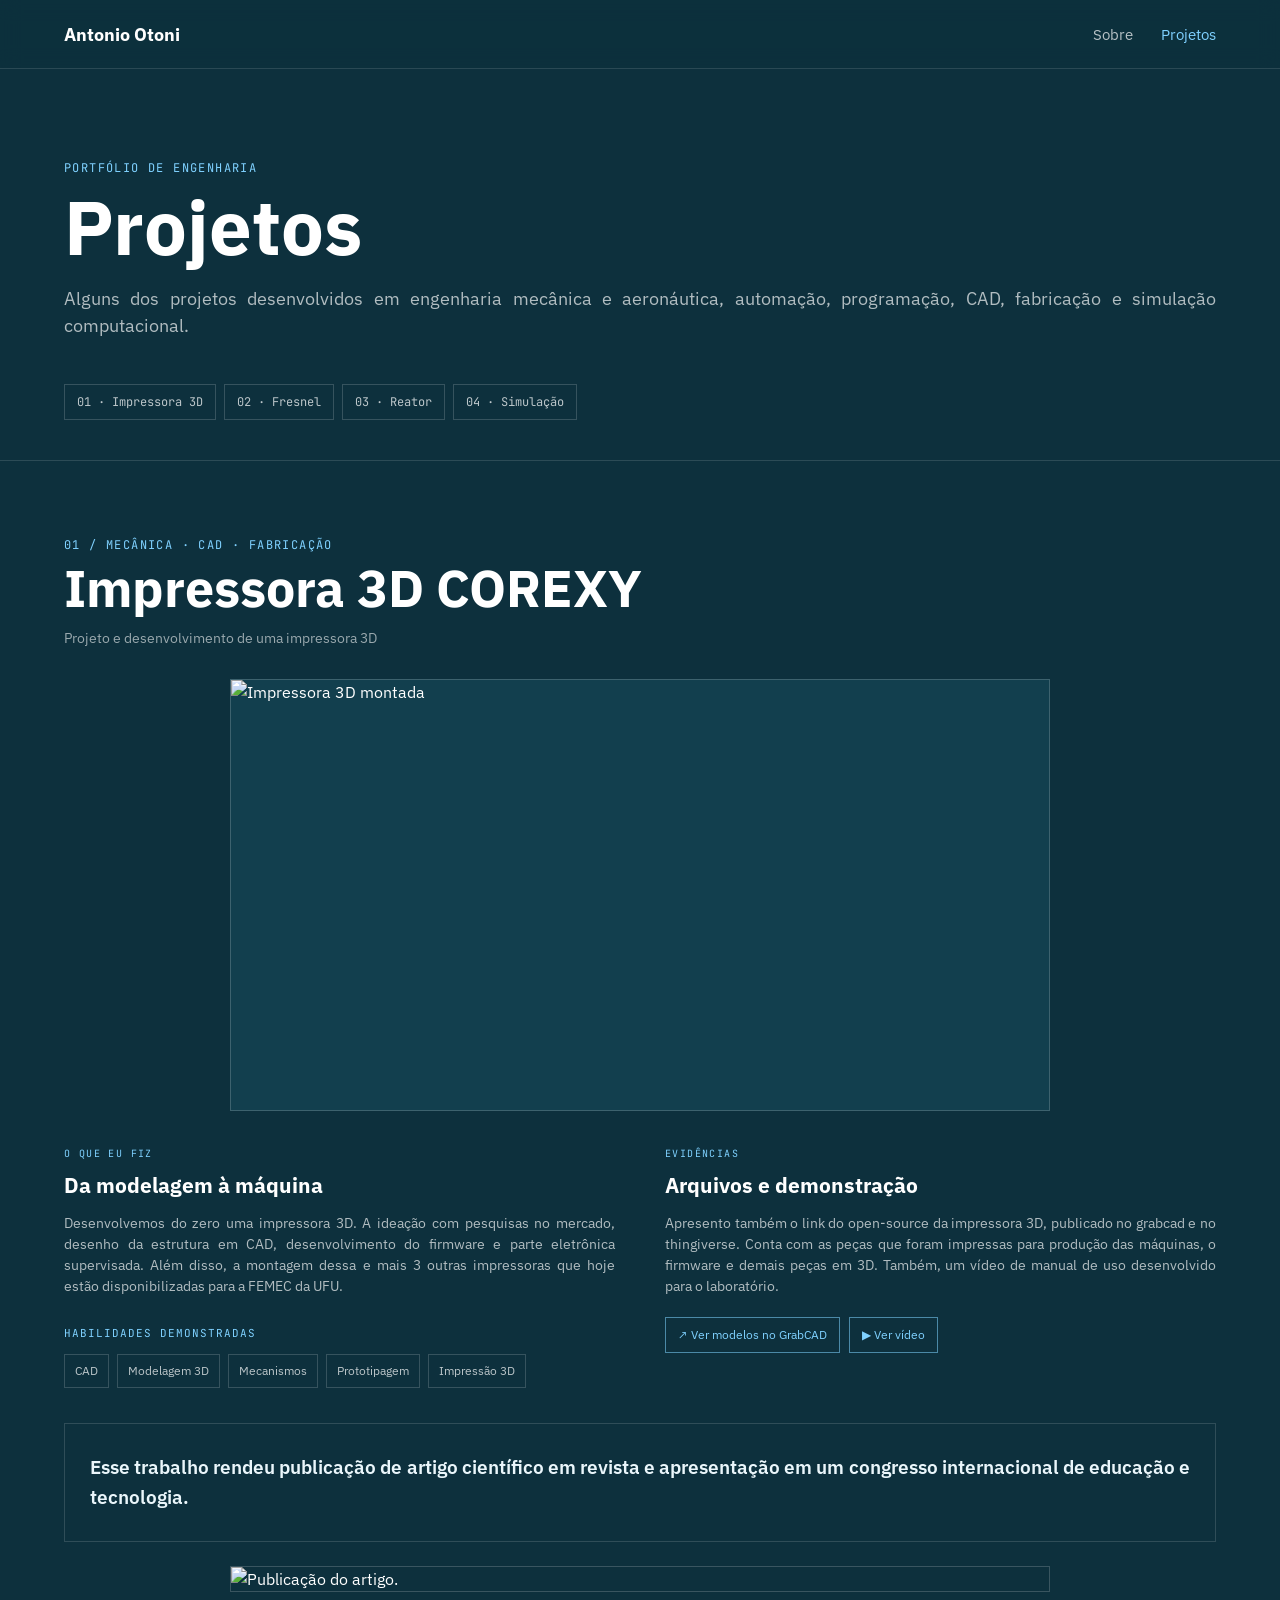
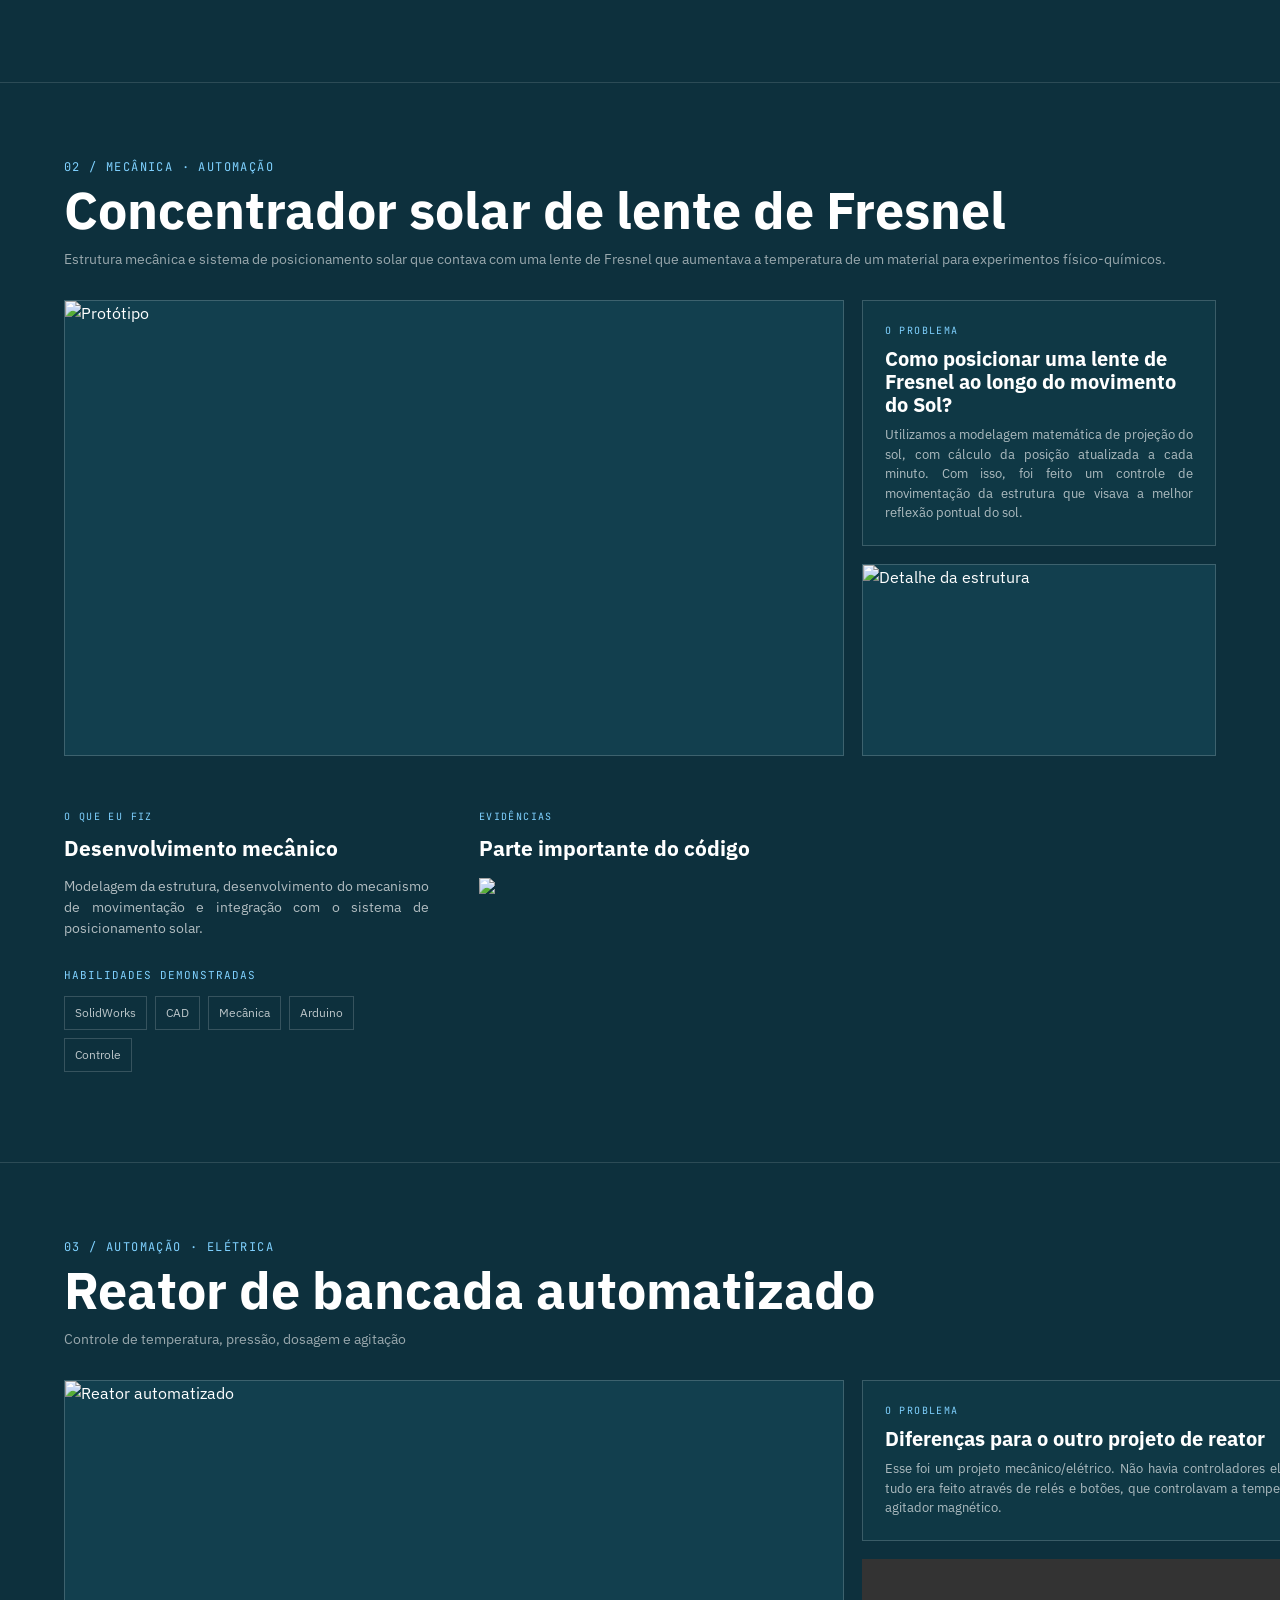
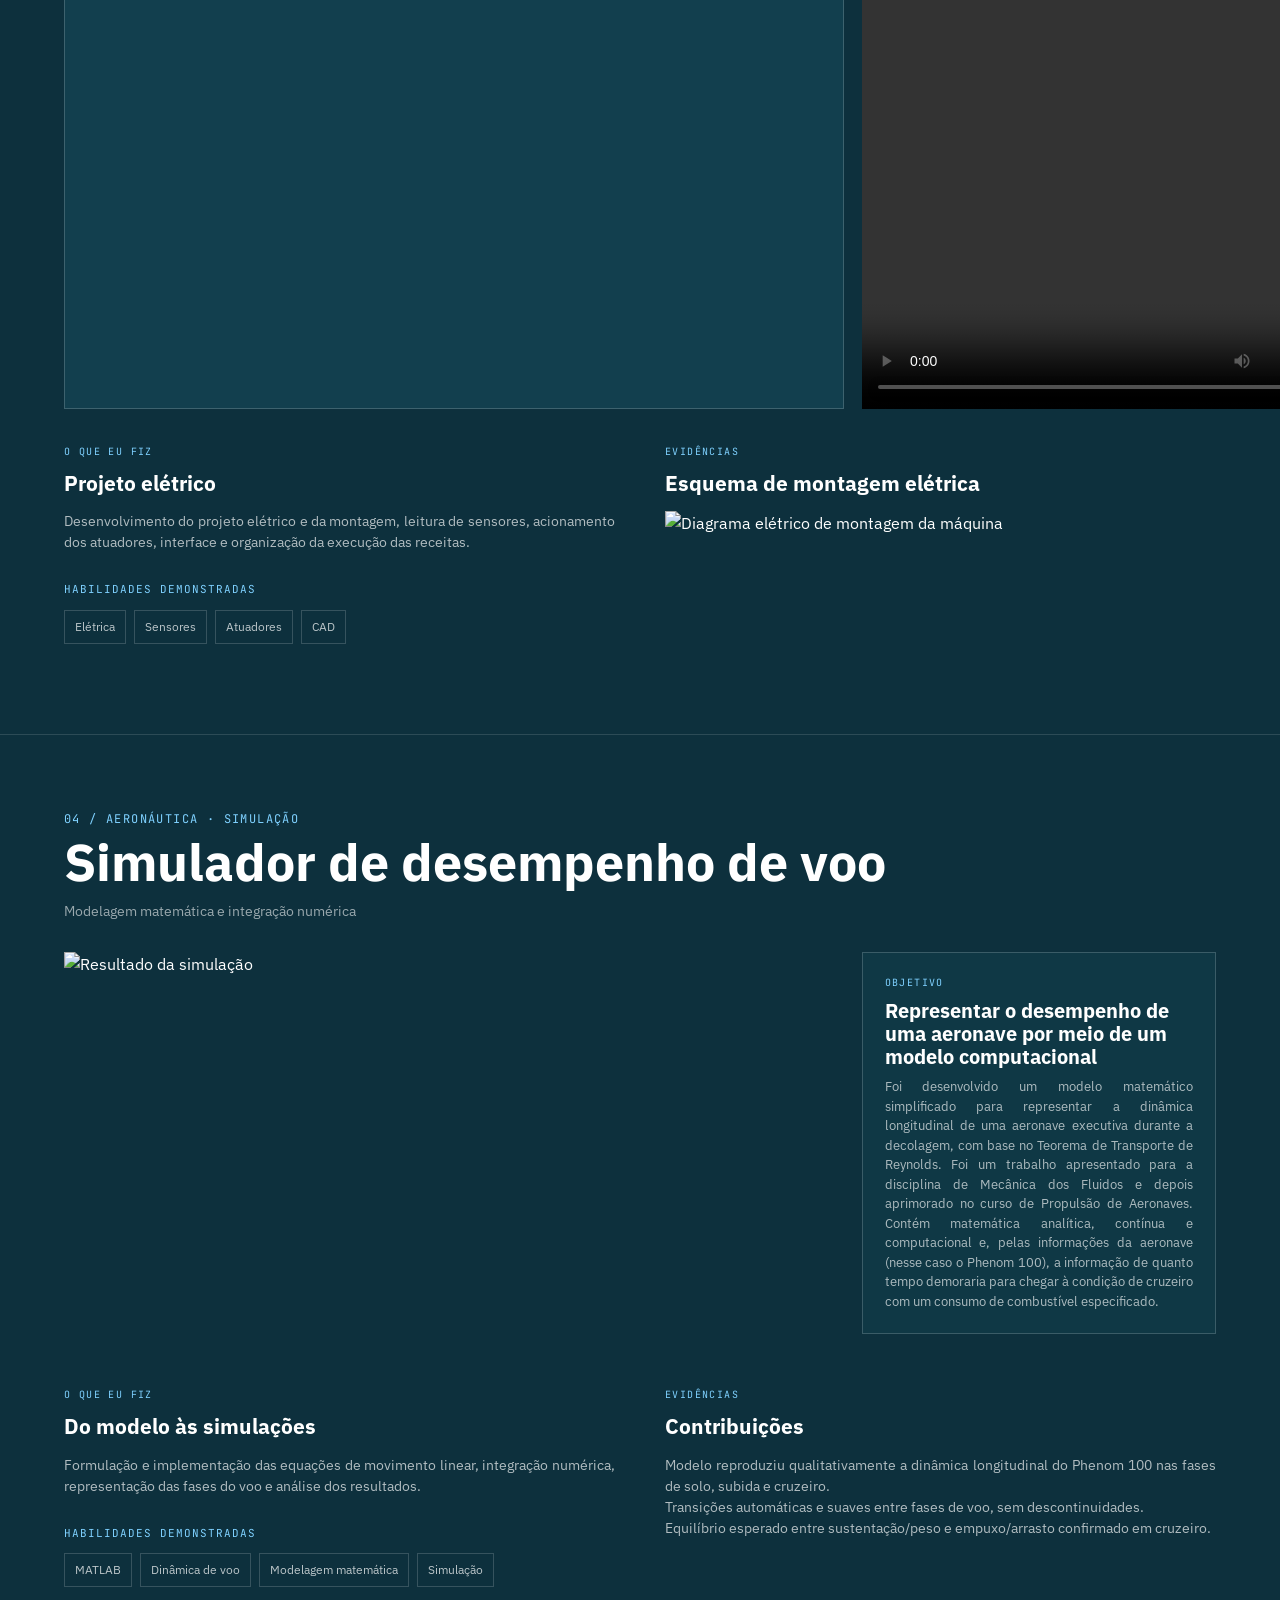
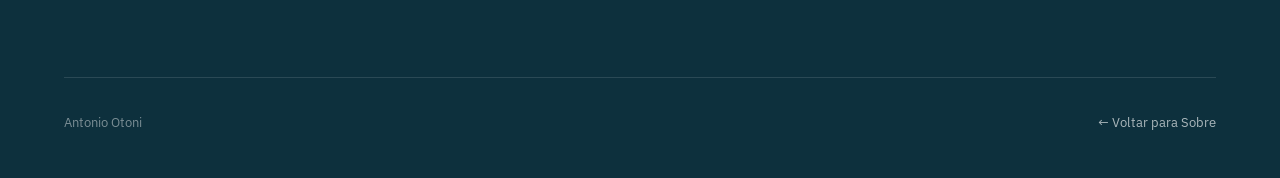
==== projetos.html @ dd2b8c2e "Add files via upload" ====
<!DOCTYPE html>
<html lang="pt-BR">
<head>
<meta charset="UTF-8">
<meta name="viewport" content="width=device-width, initial-scale=1.0">
<title>Projetos — Antonio Otoni</title>
<link rel="preconnect" href="https://fonts.googleapis.com">
<link rel="preconnect" href="https://fonts.gstatic.com" crossorigin>
<link href="https://fonts.googleapis.com/css2?family=IBM+Plex+Sans:wght@400;500;600;700&family=JetBrains+Mono:wght@400;500;600&display=swap" rel="stylesheet">
<style>
*{box-sizing:border-box;margin:0;padding:0}html{scroll-behavior:smooth}p{text-align:justify}body{font-family:"IBM Plex Sans",Arial,sans-serif;background:#0d303d;color:#ffffff;line-height:1.5}.wrap{width:min(1180px,90%);margin:auto}.topnav{position:sticky;top:0;z-index:100;background:rgba(13,48,61,.94);backdrop-filter:blur(10px);border-bottom:1px solid rgba(255,255,255,.12)}.topnav .wrap{min-height:68px;display:flex;align-items:center;justify-content:space-between}.brand{color:#fff;text-decoration:none;font-size:18px;font-weight:700}.navlinks{display:flex;list-style:none;gap:28px}.navlinks a{color:rgba(255,255,255,.7);text-decoration:none;font-size:15px}.navlinks a:hover,.navlinks a.active{color:#7fd1ff}.page-header{padding:90px 0 45px}.eyebrow,.label,.project-number{color:#7fd1ff;font-family:"JetBrains Mono",monospace;text-transform:uppercase;letter-spacing:1.4px}.eyebrow{font-size:12px;margin-bottom:14px}.page-header h1{font-size:clamp(44px,7vw,76px);line-height:.95;margin-bottom:22px}.page-header p{color:rgba(255,255,255,.68);font-size:18px}.project-menu{display:flex;flex-wrap:wrap;gap:8px;padding-bottom:40px}.project-menu a{color:rgba(255,255,255,.72);border:1px solid rgba(255,255,255,.17);padding:8px 12px;text-decoration:none;font-size:12px;font-family:"JetBrains Mono",monospace}.project-menu a:hover{color:#fff;border-color:#7fd1ff}.project{padding:75px 0 90px;border-top:1px solid rgba(255,255,255,.13);scroll-margin-top:70px}.project-title{margin-bottom:30px}.project-number{font-size:12px;margin-bottom:7px}.project-title h2{font-size:clamp(32px,4.5vw,52px);line-height:1.05;margin-bottom:12px}.project-subtitle{color:rgba(255,255,255,.58);font-size:14px}.project-layout{display:grid;grid-template-columns:minmax(0,1.65fr) minmax(260px,.75fr);gap:18px}.main-photo{min-height:430px;background:#123f4e;border:1px solid rgba(255,255,255,.18);overflow:hidden}.main-photo img{width:100%;height:100%;min-height:430px;object-fit:cover;display:block}.side-column{display:grid;grid-template-rows:auto 1fr;gap:18px;min-width:0}.problem{border:1px solid rgba(255,255,255,.18);padding:22px;background:rgba(18,63,78,.55)}.label{font-size:10px;margin-bottom:9px}.problem h3{font-size:20px;line-height:1.15;margin-bottom:9px}.problem p{color:rgba(255,255,255,.66);font-size:13px}.secondary-media{border:1px solid rgba(255,255,255,.18);background:#123f4e;min-height:190px;overflow:hidden}.secondary-media img{width:100%;height:100%;min-height:190px;display:block;object-fit:cover}.placeholder{width:100%;height:100%;min-height:inherit;display:flex;align-items:center;justify-content:center;text-align:center;padding:25px;color:rgba(255,255,255,.38);font-family:"JetBrains Mono",monospace;font-size:11px;line-height:1.7}.highlight-note{width:100%;padding:28px 25px;color:#eaf6fb;font-family:"IBM Plex Sans",Arial,sans-serif;font-size:19px;font-weight:600;line-height:1.6;text-align:justify}.centered-photo{display:flex;justify-content:center}.centered-photo .main-photo{width:100%;max-width:820px}.centered-img{display:block;margin:0 auto;max-width:820px;width:100%;border:1px solid rgba(255,255,255,.18)}.project-info{display:grid;grid-template-columns:1fr 1fr;gap:50px;margin-top:35px}.info-block h3{font-size:21px;margin-bottom:12px}.info-block p{color:rgba(255,255,255,.68);font-size:14px;max-width:580px}.skills-title{margin-top:28px;margin-bottom:12px;color:#7fd1ff;font-family:"JetBrains Mono",monospace;text-transform:uppercase;letter-spacing:1px;font-size:11px}.skills{display:flex;flex-wrap:wrap;gap:8px}.skill{border:1px solid rgba(255,255,255,.17);padding:7px 10px;font-size:12px;color:rgba(255,255,255,.72)}.project-links{margin-top:20px;display:flex;flex-wrap:wrap;gap:9px}.project-links a{text-decoration:none;border:1px solid rgba(127,209,255,.55);color:#7fd1ff;padding:8px 12px;font-size:12px}.project-links a:hover{background:#7fd1ff;color:#0d303d}.evidence{margin-top:35px;display:grid;grid-template-columns:1fr 1fr;gap:18px}
.evidence-box{min-height:50px;background:#081f28;border:1px solid rgba(255,255,255,.14);overflow:hidden; font-family:"IBM Plex Sans",Arial,sans-serif;background:#0d303d;color:#f5f7f3;line-height:1.5}.evidence-box img{width:100%;height:100%;min-height:50px;display:block;object-fit:cover}.code{padding:20px;overflow:auto;color:#dcecf2;font-family:"JetBrains Mono",monospace;font-size:11px;line-height:1.7;white-space:pre-wrap}footer{border-top:1px solid rgba(255,255,255,.12);padding:35px 0 45px;display:flex;justify-content:space-between;color:rgba(255,255,255,.45);font-size:13px}footer a{color:rgba(255,255,255,.65);text-decoration:none}@media(max-width:800px){.project-layout,.project-info,.evidence{grid-template-columns:1fr}.main-photo,.main-photo img{min-height:320px}.secondary-media,.secondary-media img{min-height:230px}.page-header{padding-top:65px}footer{flex-direction:column;gap:10px}}
</style>
</head>
<body>
<nav class="topnav"><div class="wrap"><a class="brand" href="index.html">Antonio Otoni</a><ul class="navlinks"><li><a href="index.html">Sobre</a></li><li><a class="active" href="projetos.html">Projetos</a></li></ul></div></nav>
<header class="page-header"><div class="wrap"><div class="eyebrow">Portfólio de Engenharia</div><h1>Projetos</h1><p>Alguns dos projetos desenvolvidos em engenharia mecânica e aeronáutica, automação, programação, CAD, fabricação e simulação computacional.</p></div></header>
<div class="wrap project-menu"><a href="#impressora">01 · Impressora 3D</a><a href="#fresnel">02 · Fresnel</a><a href="#reator">03 · Reator</a><a href="#voo">04 · Simulação</a><!--<a href="#assistiva">05 · Assistiva--></a></div>
<main>


<section class="project" id="impressora"><div class="wrap">
<div class="project-title"><div class="project-number">01 / MECÂNICA · CAD · FABRICAÇÃO</div><h2>Impressora 3D COREXY</h2><p class="project-subtitle">Projeto e desenvolvimento de uma impressora 3D</p>
</div>
<div class="project-layout centered-photo">
 <div class="main-photo"><img src="midia/triclops.jpg" 
    alt="Impressora 3D montada"></div></div>
<div class="project-info">
<div class="info-block"><div class="label">O que eu fiz</div><h3>Da modelagem à máquina</h3><p>Desenvolvemos do zero uma impressora 3D. A ideação com pesquisas no mercado, desenho da estrutura em CAD, desenvolvimento do firmware e parte eletrônica supervisada. Além disso, a montagem dessa e mais 3 outras impressoras que hoje estão disponibilizadas para a FEMEC da UFU.</p><div class="skills-title">Habilidades demonstradas</div><div class="skills"><span class="skill">CAD</span><span class="skill">Modelagem 3D</span><span class="skill">Mecanismos</span><span class="skill">Prototipagem</span><span class="skill">Impressão 3D</span></div></div>
<div class="info-block"><div class="label">Evidências</div><h3>Arquivos e demonstração</h3><p>Apresento também o link do open-source da impressora 3D, publicado no grabcad e no thingiverse. Conta com as peças que foram impressas para produção das máquinas, o firmware e demais peças em 3D. Também, um vídeo de manual de uso desenvolvido para o laboratório.</p><div class="project-links"><a href="https://grabcad.com/library/triclops-mono-1" target="_blank" rel="noopener">↗ Ver modelos no GrabCAD</a><a href="https://www.youtube.com/watch?v=JsS8R0Or9zg" target="_blank" rel="noopener">▶ Ver vídeo</a></div></div>
</div>
<div class="evidence"></div><div class="evidence-box"><div class="highlight-note">Esse trabalho rendeu publicação de artigo científico em revista e apresentação em um congresso internacional de educação e tecnologia.</div></div>

<br><img class="centered-img" src="midia/artigo_3d.png" alt="Publicação do artigo.">

</div>
</div>
</section>

<section class="project" id="fresnel"><div class="wrap">
<div class="project-title"><div class="project-number">02 / MECÂNICA · AUTOMAÇÃO</div><h2>Concentrador solar de lente de Fresnel</h2><p class="project-subtitle">Estrutura mecânica e sistema de posicionamento solar que contava com uma lente de Fresnel que aumentava a temperatura de um material para experimentos físico-químicos. </p></div>
<div class="project-layout">
<div class="main-photo"><img src="midia/fresnel_cad.jpg" 
     alt="Protótipo"></div>
<div class="side-column"><div class="problem"><div class="label">O problema</div><h3>Como posicionar uma lente de Fresnel ao longo do movimento do Sol?</h3><p>Utilizamos a modelagem matemática de projeção do sol, com cálculo da posição atualizada a cada minuto. Com isso, foi feito um controle de movimentação da estrutura que visava a melhor reflexão pontual do sol.</p></div><div class="secondary-media">
      <img src="midia/fresnelp2.jpg" alt="Detalhe da estrutura"> </div></div>

<div class="project-info"><div class="info-block"><div class="label">O que eu fiz</div><h3>Desenvolvimento mecânico</h3><p>Modelagem da estrutura, desenvolvimento do mecanismo de movimentação e integração com o sistema de posicionamento solar.</p><div class="skills-title">Habilidades demonstradas</div><div class="skills"><span class="skill">SolidWorks</span><span class="skill">CAD</span><span class="skill">Mecânica</span><span class="skill">Arduino</span><span class="skill">Controle</span></div></div><div class="info-block"><div class="label">Evidências</div><h3>Parte importante do código</h3>
<img src="midia/codigo_lente.jpg" height="80%"></div></div>
</section>

<section class="project" id="reator"><div class="wrap">
<div class="project-title"><div class="project-number">03 / AUTOMAÇÃO · ELÉTRICA </div><h2>Reator de bancada automatizado</h2><p class="project-subtitle">Controle de temperatura, pressão, dosagem e agitação</p></div>
<div class="project-layout">
<div class="main-photo"> <img src="midia/reator_5bar.png" alt="Reator automatizado"> </div>
<div class="side-column"><div class="problem"><div class="label">O problema</div><h3>Diferenças para o outro projeto de reator</h3><p>Esse foi um projeto mecânico/elétrico. Não havia controladores eletrônicos, tudo era feito através de relés e botões, que controlavam a temperatura e o agitador magnético.</p></div>
<video style="width:500px; height:450px;" controls>
  <source src="midia/reator_eletrica.mp4" type="video/mp4">
</video>
</div>
</div>
<div class="project-info"><div class="info-block"><div class="label">O que eu fiz</div><h3>Projeto elétrico</h3><p>Desenvolvimento do projeto elétrico e da montagem, leitura de sensores, acionamento dos atuadores, interface e organização da execução das receitas.</p><div class="skills-title">Habilidades demonstradas</div><div class="skills"><span class="skill">Elétrica</span><span class="skill">Sensores</span><span class="skill">Atuadores</span><span class="skill">CAD</span></div></div><div class="info-block"><div class="label">Evidências</div><h3>Esquema de montagem elétrica</h3>
<img src="midia/diagrama_reator.jpg" style="width:auto; height: auto;" alt="Diagrama elétrico de montagem da máquina"> 
</div></div>
</section>

<section class="project" id="voo"><div class="wrap">
<div class="project-title"><div class="project-number">04 / AERONÁUTICA · SIMULAÇÃO</div><h2>Simulador de desempenho de voo</h2><p class="project-subtitle">Modelagem matemática e integração numérica</p></div>
<div class="project-layout">
 <img src="midia/simulacao_cruzeiro.jpg" width="100%" alt="Resultado da simulação"> 
<div class="side-column"><div class="problem"><div class="label">Objetivo</div><h3>Representar o desempenho de uma aeronave por meio de um modelo computacional</h3><p>Foi desenvolvido um modelo matemático simplificado para representar a dinâmica longitudinal de uma aeronave executiva durante a decolagem, com base no Teorema de Transporte de Reynolds. Foi um trabalho apresentado para a disciplina de Mecânica dos Fluidos e depois aprimorado no curso de Propulsão de Aeronaves. Contém matemática analítica, contínua e computacional e, pelas informações da aeronave (nesse caso o Phenom 100), a informação de quanto tempo demoraria para chegar à condição de cruzeiro com um consumo de combustível especificado.
</p></div></div>
</div>
<div class="project-info"><div class="info-block"><div class="label">O que eu fiz</div><h3>Do modelo às simulações</h3><p>Formulação e implementação das equações de movimento linear, integração numérica, representação das fases do voo e análise dos resultados.</p>
<div class="skills-title">Habilidades demonstradas</div><div class="skills"><span class="skill">MATLAB</span><span class="skill">Dinâmica de voo</span><span class="skill">Modelagem matemática</span><span class="skill">Simulação</span></div></div><div class="info-block"><div class="label">Evidências</div><h3>Contribuições</h3><p>Modelo reproduziu qualitativamente a dinâmica longitudinal do Phenom 100 nas fases de solo, subida e cruzeiro. 
   <p>  Transições automáticas e suaves entre fases de voo, sem descontinuidades. </p>
   <p> Equilíbrio esperado entre sustentação/peso e empuxo/arrasto confirmado em cruzeiro.</p></div></div>
</section>
<!--
<section class="project" id="assistiva"><div class="wrap">
<div class="project-title"><div class="project-number">05 / CAD · IMPRESSÃO 3D</div><h2>Tecnologia assistiva</h2><p class="project-subtitle">Desenvolvimento de peças personalizadas por modelagem e impressão 3D</p></div>
<div class="project-layout">
<div class="main-photo"><div class="placeholder">FOTO PRINCIPAL<br><br>Composição com as peças desenvolvidas</div> <img src="midia/assistiva-01.jpg" alt="Peças de tecnologia assistiva"> </div>
<div class="side-column"><div class="problem"><div class="label">O problema</div><h3>Como transformar uma necessidade específica em uma peça funcional?</h3><p>Desenvolvimento de objetos personalizados para uma aplicação de tecnologia assistiva.</p></div><div class="secondary-media"><div class="placeholder">DETALHE / CAD</div>< <img src="midia/assistiva-02.jpg" alt="Detalhe de peça assistiva"> </div></div>
</div>
<div class="project-info"><div class="info-block"><div class="label">O que eu fiz</div><h3>Modelagem e fabricação</h3><p>Desenvolvimento das geometrias, preparação das peças e fabricação por impressão 3D para atender às necessidades específicas da aplicação.</p><div class="skills-title">Habilidades demonstradas</div><div class="skills"><span class="skill">CAD</span><span class="skill">Modelagem 3D</span><span class="skill">Impressão 3D</span><span class="skill">Prototipagem</span></div></div><div class="info-block"><div class="label">Projetos desenvolvidos</div><h3>Peças personalizadas</h3><p>Tabuleiro de encaixe, roleta de alfabeto e troféu institucional.</p></div></div>
</div></section>
-->

</main>
<footer class="wrap"><span>Antonio Otoni </span><a href="index.html">← Voltar para Sobre</a></footer>
</body>
</html>
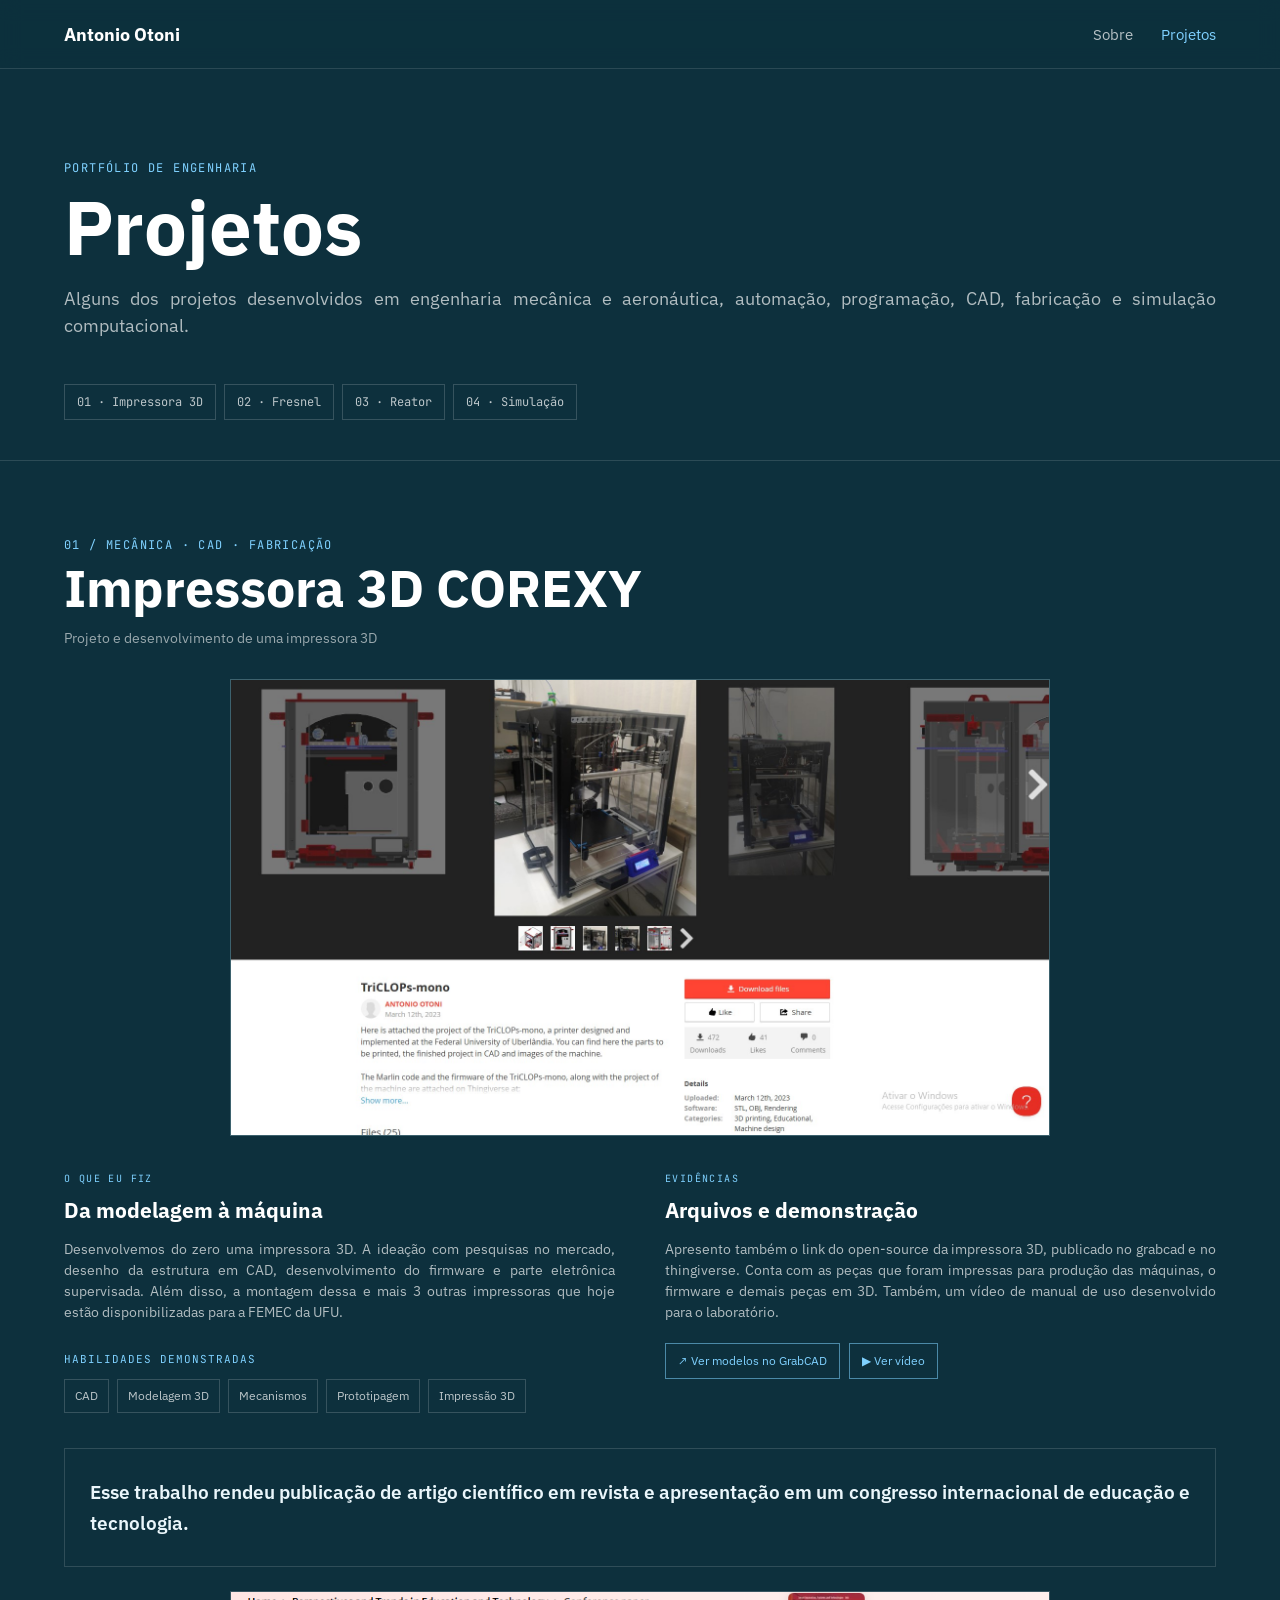
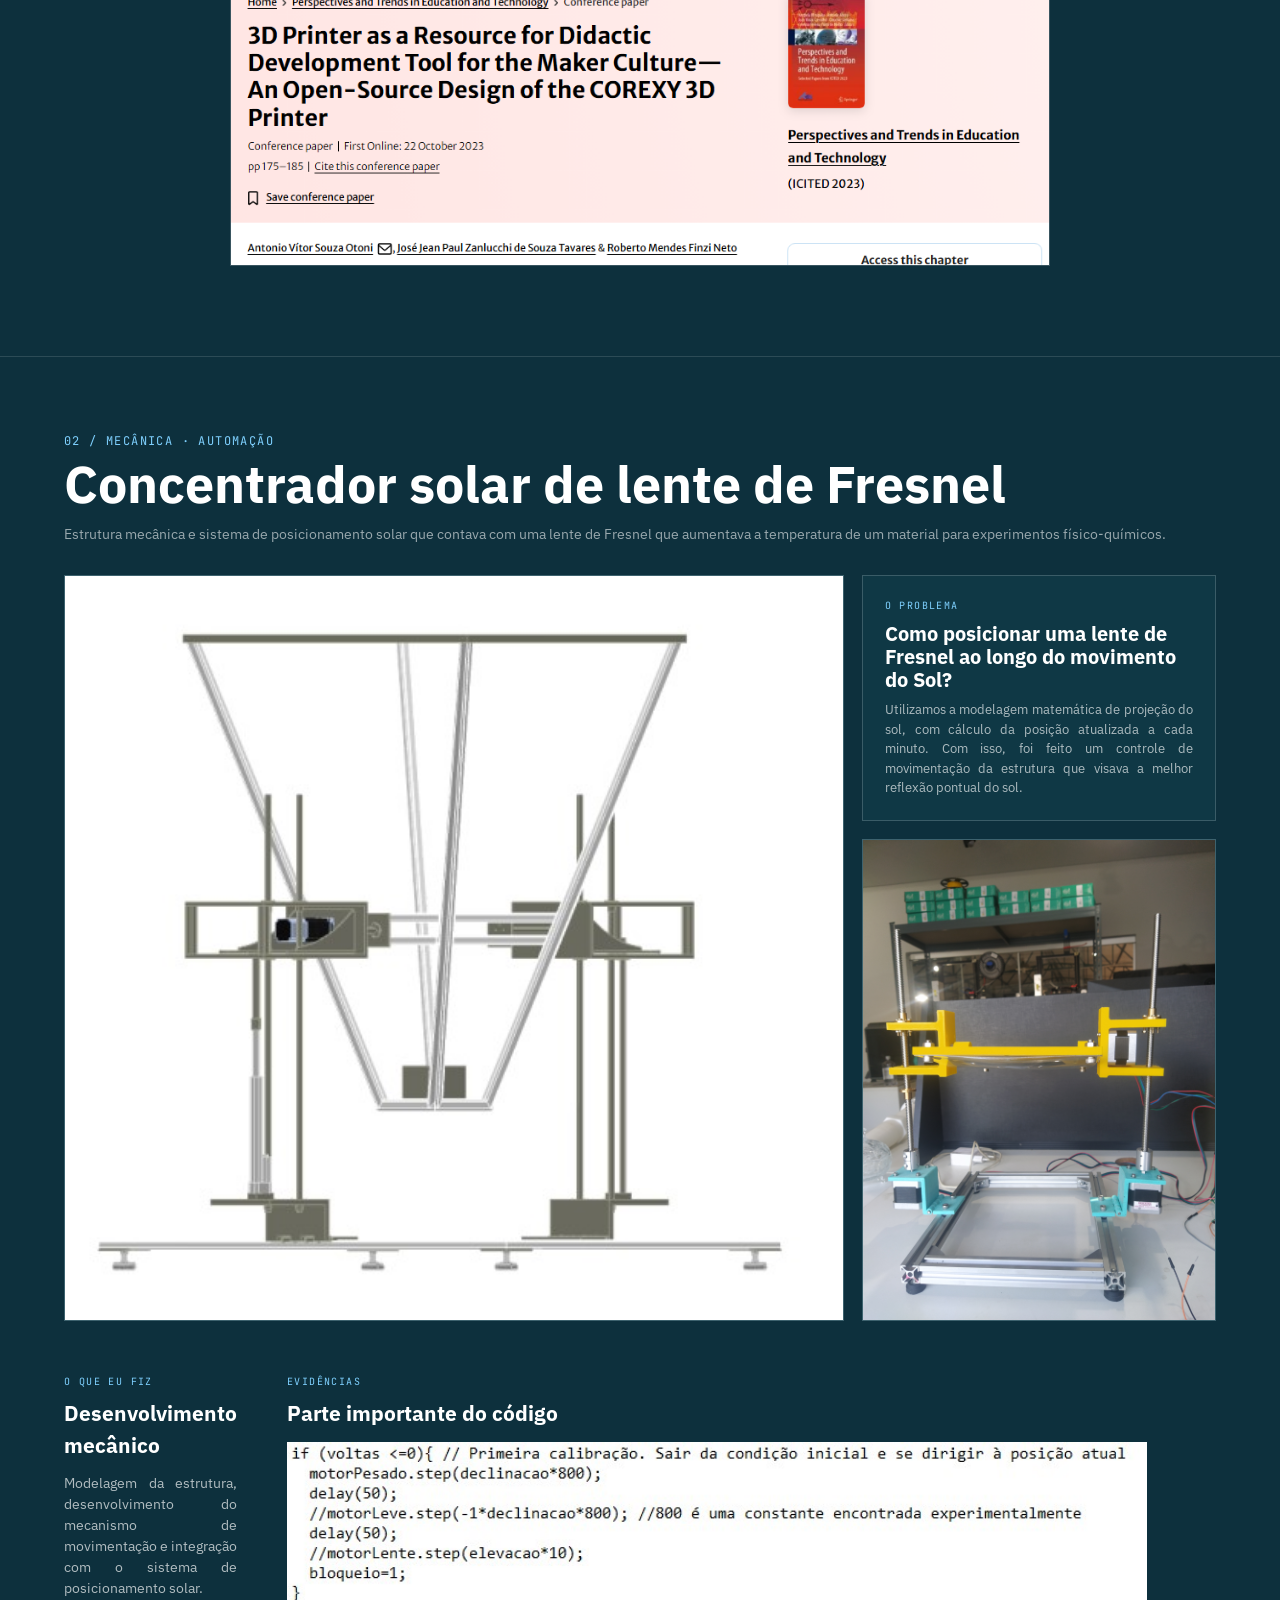
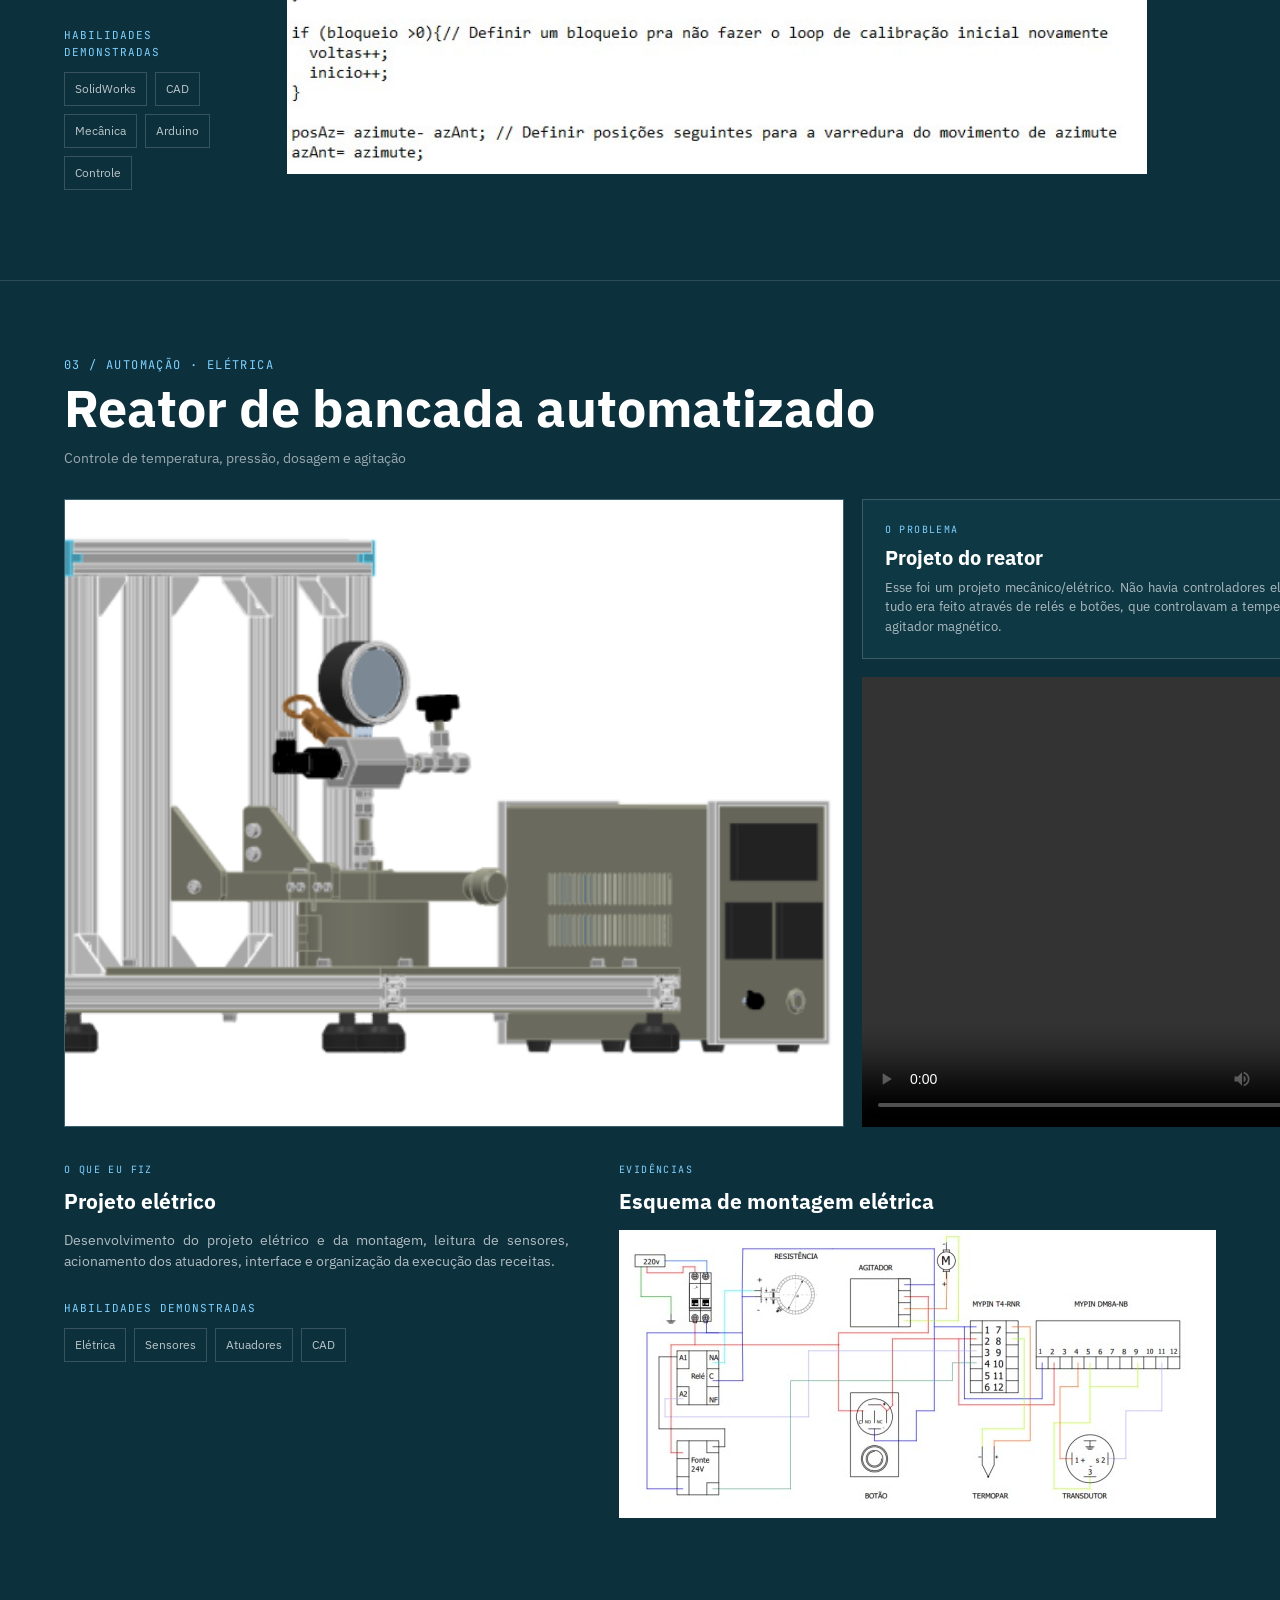
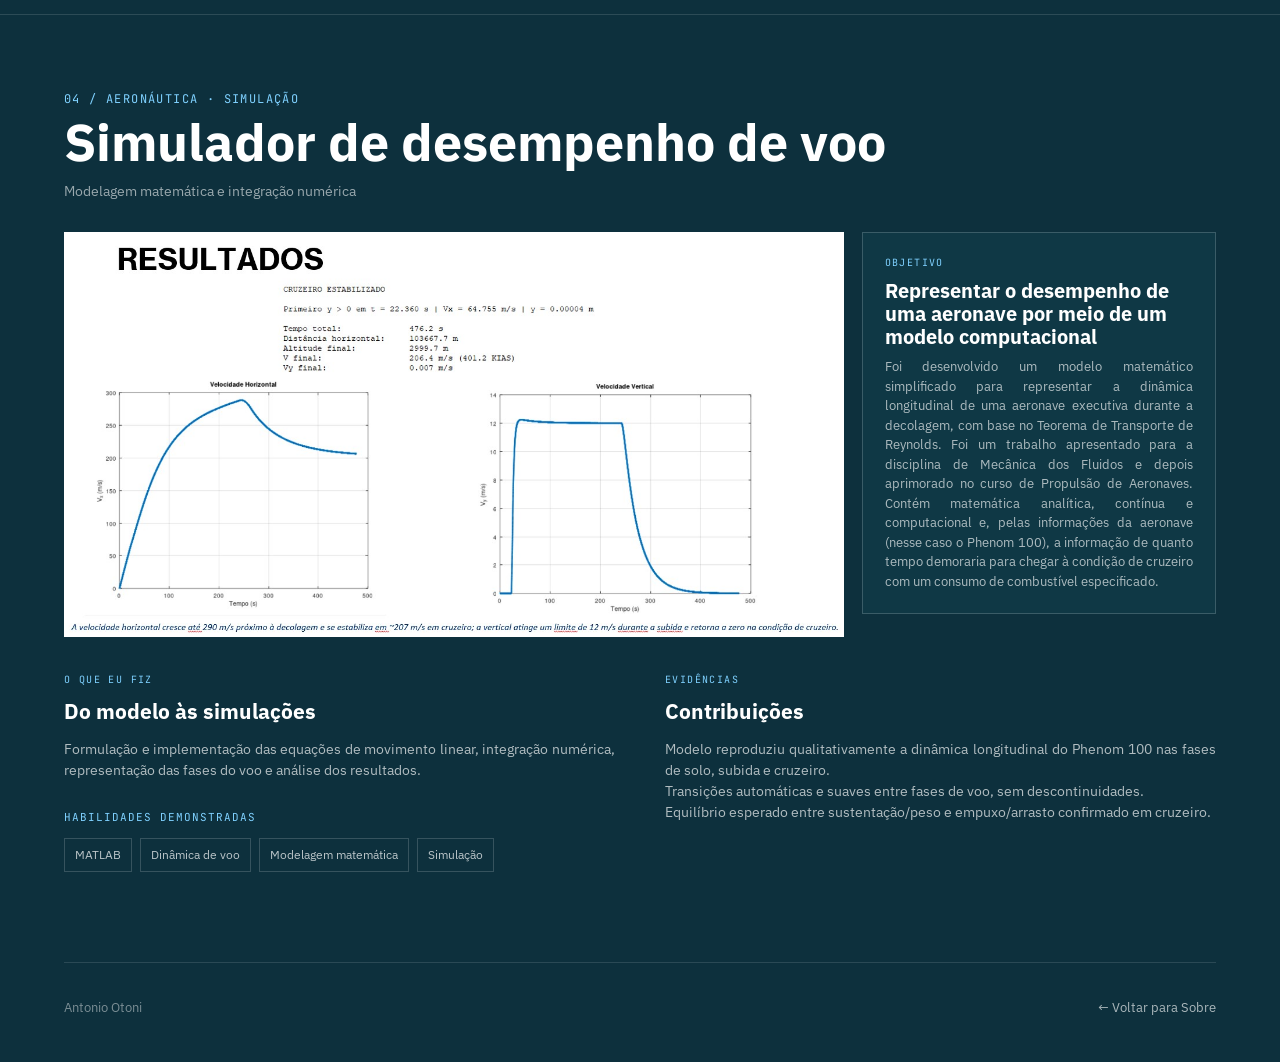
==== commit a5040697: "Add files via upload" ====
--- a/projetos.html
+++ b/projetos.html
@@ -53,7 +53,7 @@
 <div class="project-title"><div class="project-number">03 / AUTOMAÇÃO · ELÉTRICA </div><h2>Reator de bancada automatizado</h2><p class="project-subtitle">Controle de temperatura, pressão, dosagem e agitação</p></div>
 <div class="project-layout">
 <div class="main-photo"> <img src="midia/reator_5bar.png" alt="Reator automatizado"> </div>
-<div class="side-column"><div class="problem"><div class="label">O problema</div><h3>Diferenças para o outro projeto de reator</h3><p>Esse foi um projeto mecânico/elétrico. Não havia controladores eletrônicos, tudo era feito através de relés e botões, que controlavam a temperatura e o agitador magnético.</p></div>
+<div class="side-column"><div class="problem"><div class="label">O problema</div><h3>Projeto do reator</h3><p>Esse foi um projeto mecânico/elétrico. Não havia controladores eletrônicos, tudo era feito através de relés e botões, que controlavam a temperatura e o agitador magnético.</p></div>
 <video style="width:500px; height:450px;" controls>
   <source src="midia/reator_eletrica.mp4" type="video/mp4">
 </video>
